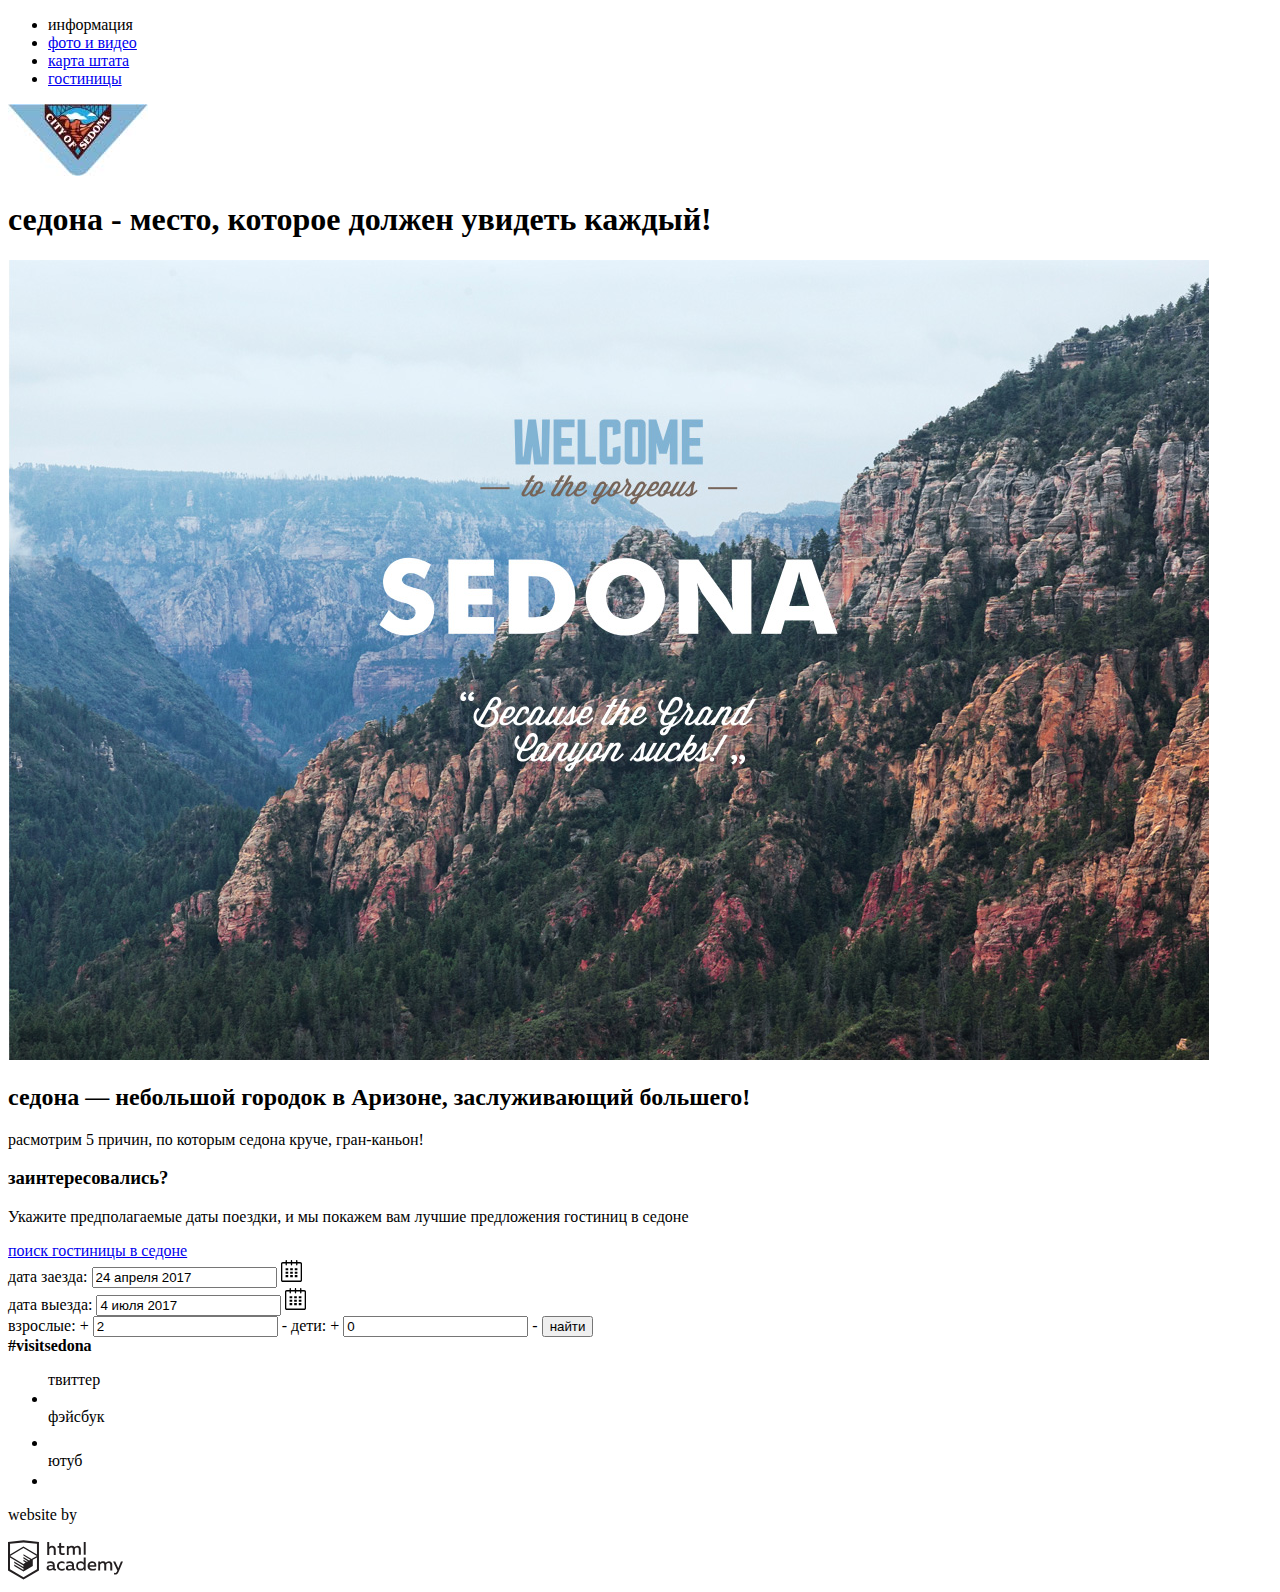
==== index.html @ c11db46c "full main" ====
<!DOCTYPE html>
<html lang="ru" dir="ltr">
  <head>
    <meta charset="utf-8">
    <title>HTML Academy: Седона</title>
  </head>
  <body>
<header class="main-header">
  <nav class="main-navigation">
    <ul class="site-navigation">
      <li class="site-navigation-item"><a>информация</a></li>
      <li><a class="site-navigation-item" href="#">фото и видео</a></li>
      <li><a class="site-navigation-item" href="#">карта штата</a></li>
      <li><a class="site-navigation-item" href="sedona-hotel.html">гостиницы</a></li>
    </ul>
  </nav>
  <a class="main-logo" href="sedona-index.html">
    <img src="img/logo1.jpg" alt="Главное лого">
  </a>
</header>
<main class="container-main">
  <section class="picture">
    <h1 class="visually-hidden">седона - место, которое должен увидеть каждый!</h1>
      <img class="picture-image" src="img/full-main-logo.jpg" alt="главное фоновое лого">
  </section>
  <section class="section-description">
  <h2 class="section-description-slogan">седона — небольшой городок в Аризоне,
  заслуживающий большего!</h2>
  <p class="section-description-text">расмотрим 5 причин, по которым седона круче, гран-каньон!</p>
 </section>
  <section class="section-search">
    <h3 class="section-search-title">заинтересовались?</h3>
    <p class="section-search-info">Укажите предполагаемые даты поездки,
     и мы покажем вам лучшие предложения гостиниц в седоне</p>
     <a class="items" href="#">поиск гостиницы в седоне</a>
     <form class="items-search" action="https://echo.htmlacademy.ru" method="post">
      <label>
        дата заезда:
       <input class="items-search-date" type="text" name="date" value="24 апреля 2017">
      <label>
        <svg class="items-search-calendar" xmlns="http://www.w3.org/2000/svg" width="21" height="22" viewBox="0 0 21 22"><path d="M19.251 2.025h-2.845V.648c0-.381-.294-.689-.656-.689-.363 0-.656.308-.656.689v1.377h-3.938V.648c0-.381-.294-.689-.655-.689-.363 0-.657.308-.657.689v1.377H5.906V.648c0-.381-.294-.689-.656-.689-.363 0-.657.308-.657.689v1.377H1.75C.784 2.025 0 2.847 0 3.862v16.302C0 21.179.784 22 1.75 22h17.501c.966 0 1.749-.821 1.749-1.836V3.862c0-1.015-.783-1.837-1.749-1.837zm.437 18.139a.448.448 0 0 1-.437.459H1.75a.45.45 0 0 1-.438-.459V3.862a.45.45 0 0 1 .438-.459h2.844v1.378c0 .381.294.689.657.689.362 0 .656-.308.656-.689V3.403h3.938v1.378c0 .381.294.689.657.689.361 0 .655-.308.655-.689V3.403h3.938v1.378c0 .381.293.689.656.689.362 0 .656-.308.656-.689V3.403h2.845c.241 0 .437.206.437.459v16.302z"/><path d="M4.594 8.225h2.625v2.066H4.594zM4.594 11.668h2.625v2.067H4.594zM4.594 15.112h2.625v2.066H4.594zM9.188 15.112h2.625v2.066H9.188zM9.188 11.668h2.625v2.067H9.188zM9.188 8.225h2.625v2.066H9.188zM13.781 15.112h2.625v2.066h-2.625zM13.781 11.668h2.625v2.067h-2.625zM13.781 8.225h2.625v2.066h-2.625z"/></svg><br>
      <label>
        дата выезда:
       <input class="items-search-date" type="text" name="date" value="4 июля 2017">
      </label>
        <svg class="items-search-calendar" xmlns="http://www.w3.org/2000/svg" width="21" height="22" viewBox="0 0 21 22"><path d="M19.251 2.025h-2.845V.648c0-.381-.294-.689-.656-.689-.363 0-.656.308-.656.689v1.377h-3.938V.648c0-.381-.294-.689-.655-.689-.363 0-.657.308-.657.689v1.377H5.906V.648c0-.381-.294-.689-.656-.689-.363 0-.657.308-.657.689v1.377H1.75C.784 2.025 0 2.847 0 3.862v16.302C0 21.179.784 22 1.75 22h17.501c.966 0 1.749-.821 1.749-1.836V3.862c0-1.015-.783-1.837-1.749-1.837zm.437 18.139a.448.448 0 0 1-.437.459H1.75a.45.45 0 0 1-.438-.459V3.862a.45.45 0 0 1 .438-.459h2.844v1.378c0 .381.294.689.657.689.362 0 .656-.308.656-.689V3.403h3.938v1.378c0 .381.294.689.657.689.361 0 .655-.308.655-.689V3.403h3.938v1.378c0 .381.293.689.656.689.362 0 .656-.308.656-.689V3.403h2.845c.241 0 .437.206.437.459v16.302z"/><path d="M4.594 8.225h2.625v2.066H4.594zM4.594 11.668h2.625v2.067H4.594zM4.594 15.112h2.625v2.066H4.594zM9.188 15.112h2.625v2.066H9.188zM9.188 11.668h2.625v2.067H9.188zM9.188 8.225h2.625v2.066H9.188zM13.781 15.112h2.625v2.066h-2.625zM13.781 11.668h2.625v2.067h-2.625zM13.781 8.225h2.625v2.066h-2.625z"/></svg><br>
       <label for="man">взрослые:</label>
        <span class="items-search-sign">+</span>
       <input class="items-search-people" type="text" name="big" value="2" id="man">
        <span class="items-search-sign">-</span>
         <label for="child">дети:</label>
        <span class="items-search-sign">+</span>
       <input class="items-search-people" type="text" name="big" value="0" id="child">
        <span class="items-search-sign">-</span>
      <input class="items-search-button" type="submit" value="найти">
     </form>
  </section>
</main>
  <footer class="main-footer">
<b class="main-footer-hashtag">#visitsedona</b>
<ul class="main-footer-social">
   <span class="visually-hidden">твиттер</span>
  <li class="main-footer-social-button"><a href="#">
    <svg xmlns="http://www.w3.org/2000/svg" xmlns:xlink="http://www.w3.org/1999/xlink" width="17" height="15" viewBox="0 0 17 15"><path fill="#FFF" d="M10.95.144c1.685-.496 2.984.27 3.577 1.179.673-.231 1.331-.481 2.011-.708a2.345 2.345 0 0 1-.857 1.768c.685.17 1.304-.491 1.304-.491-.169 1-1.006 1.788-1.563 2.024-.231 6.75-3.175 11.217-10.077 11.082h-.446c-.41 0-4.164-.46-4.898-1.887 2.271.196 3.893-.422 4.693-1.177-.96-.3-2.679-.477-2.979-2.95.349.106.564.228 1.19.119C1.705 8.247.374 7.53.448 5.33c.285.328 1.067.536 1.34.472C1.085 5.561-.182 2.442.894.85c1.818 1.854 3.735 3.606 7.152 3.773C8.254 2.33 9.183.793 10.95.144z"/></svg>
  </a></li>
  <span class="visually-hidden">фэйсбук</span>
  <li class="main-footer-social-button"><a href="#">
    <svg xmlns="http://www.w3.org/2000/svg" width="12" height="22" viewBox="0 0 12 22"><path fill="#FFF" d="M12 4V0H8a4 4 0 0 0-4 4v4H0v4h4v10h4V12h4V8H8V4h4z"/></svg>
  </a></li>
   <span class="visually-hidden">ютуб</span>
  <li class="main-footer-social-button"><a href="#">
    <svg xmlns="http://www.w3.org/2000/svg" xmlns:xlink="http://www.w3.org/1999/xlink" width="20" height="16" viewBox="0 0 20 16"><path fill="#FFF" d="M17 0H3C1.35 0 0 1.35 0 3v10c0 1.65 1.35 3 3 3h14c1.65 0 3-1.35 3-3V3c0-1.65-1.35-3-3-3zM6.027 11.998V4.002L15.014 8l-8.987 3.998z"/></svg>
  </a></li>
</ul>
<div class="main-foote-logo">
  <p class="main-footer-sait">website by</p>
  <a class="main-foote-logo-html" href="https://htmlacademy.ru/intensive/htmlcss">
    <img src="img/svg-sedona/logo-htmlacademy.svg" width="115" height="40" alt="лого академии">
  </a>
</div>
  </footer>
  </body>
</html>
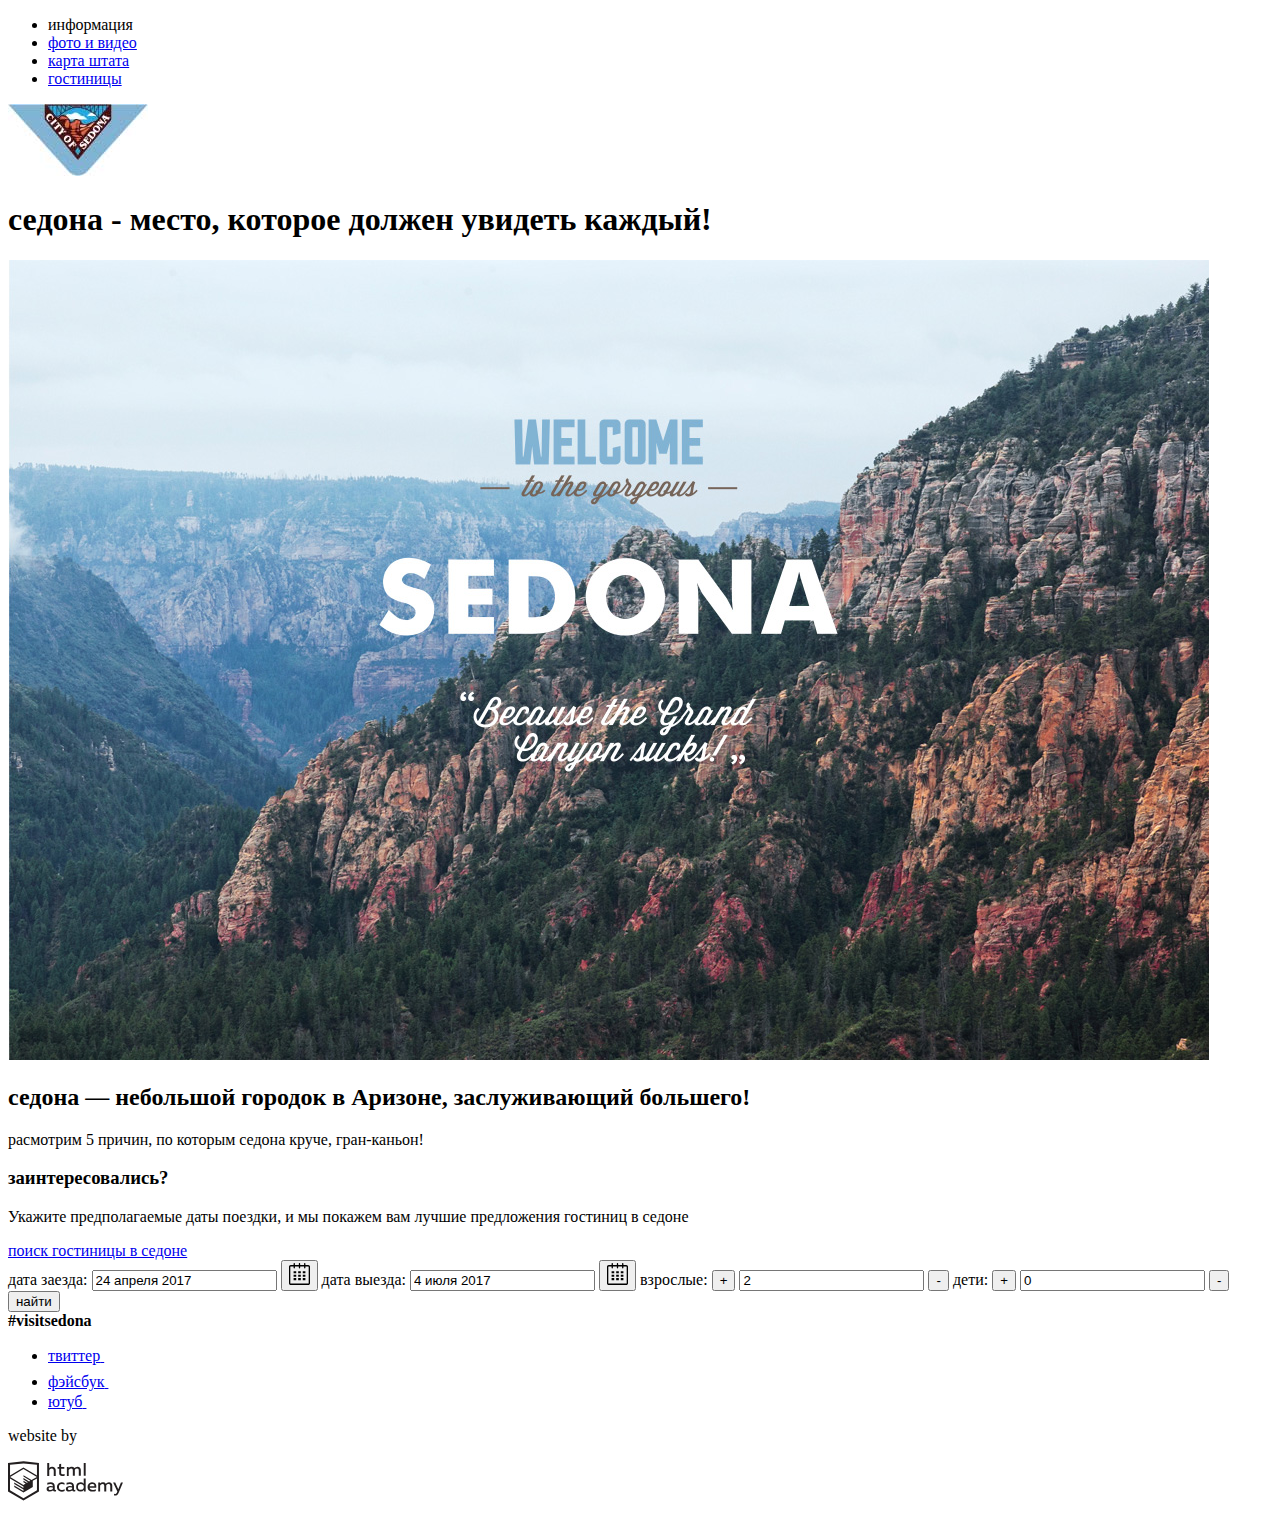
==== commit cd9ae4fd: "доступность и формы финальная версия с фиксом косяков" ====
--- a/index.html
+++ b/index.html
@@ -37,38 +37,43 @@
       <label>
         дата заезда:
        <input class="items-search-date" type="text" name="date" value="24 апреля 2017">
-      <label>
-        <svg class="items-search-calendar" xmlns="http://www.w3.org/2000/svg" width="21" height="22" viewBox="0 0 21 22"><path d="M19.251 2.025h-2.845V.648c0-.381-.294-.689-.656-.689-.363 0-.656.308-.656.689v1.377h-3.938V.648c0-.381-.294-.689-.655-.689-.363 0-.657.308-.657.689v1.377H5.906V.648c0-.381-.294-.689-.656-.689-.363 0-.657.308-.657.689v1.377H1.75C.784 2.025 0 2.847 0 3.862v16.302C0 21.179.784 22 1.75 22h17.501c.966 0 1.749-.821 1.749-1.836V3.862c0-1.015-.783-1.837-1.749-1.837zm.437 18.139a.448.448 0 0 1-.437.459H1.75a.45.45 0 0 1-.438-.459V3.862a.45.45 0 0 1 .438-.459h2.844v1.378c0 .381.294.689.657.689.362 0 .656-.308.656-.689V3.403h3.938v1.378c0 .381.294.689.657.689.361 0 .655-.308.655-.689V3.403h3.938v1.378c0 .381.293.689.656.689.362 0 .656-.308.656-.689V3.403h2.845c.241 0 .437.206.437.459v16.302z"/><path d="M4.594 8.225h2.625v2.066H4.594zM4.594 11.668h2.625v2.067H4.594zM4.594 15.112h2.625v2.066H4.594zM9.188 15.112h2.625v2.066H9.188zM9.188 11.668h2.625v2.067H9.188zM9.188 8.225h2.625v2.066H9.188zM13.781 15.112h2.625v2.066h-2.625zM13.781 11.668h2.625v2.067h-2.625zM13.781 8.225h2.625v2.066h-2.625z"/></svg><br>
+     </label>
+     <button class="section-search-calendar" type="button">
+        <svg class="items-search-calendar" xmlns="http://www.w3.org/2000/svg" width="21" height="22" viewBox="0 0 21 22"><path d="M19.251 2.025h-2.845V.648c0-.381-.294-.689-.656-.689-.363 0-.656.308-.656.689v1.377h-3.938V.648c0-.381-.294-.689-.655-.689-.363 0-.657.308-.657.689v1.377H5.906V.648c0-.381-.294-.689-.656-.689-.363 0-.657.308-.657.689v1.377H1.75C.784 2.025 0 2.847 0 3.862v16.302C0 21.179.784 22 1.75 22h17.501c.966 0 1.749-.821 1.749-1.836V3.862c0-1.015-.783-1.837-1.749-1.837zm.437 18.139a.448.448 0 0 1-.437.459H1.75a.45.45 0 0 1-.438-.459V3.862a.45.45 0 0 1 .438-.459h2.844v1.378c0 .381.294.689.657.689.362 0 .656-.308.656-.689V3.403h3.938v1.378c0 .381.294.689.657.689.361 0 .655-.308.655-.689V3.403h3.938v1.378c0 .381.293.689.656.689.362 0 .656-.308.656-.689V3.403h2.845c.241 0 .437.206.437.459v16.302z"/><path d="M4.594 8.225h2.625v2.066H4.594zM4.594 11.668h2.625v2.067H4.594zM4.594 15.112h2.625v2.066H4.594zM9.188 15.112h2.625v2.066H9.188zM9.188
+        11.668h2.625v2.067H9.188zM9.188 8.225h2.625v2.066H9.188zM13.781 15.112h2.625v2.066h-2.625zM13.781 11.668h2.625v2.067h-2.625zM13.781 8.225h2.625v2.066h-2.625z"/></svg>
+     </button>
       <label>
         дата выезда:
        <input class="items-search-date" type="text" name="date" value="4 июля 2017">
       </label>
-        <svg class="items-search-calendar" xmlns="http://www.w3.org/2000/svg" width="21" height="22" viewBox="0 0 21 22"><path d="M19.251 2.025h-2.845V.648c0-.381-.294-.689-.656-.689-.363 0-.656.308-.656.689v1.377h-3.938V.648c0-.381-.294-.689-.655-.689-.363 0-.657.308-.657.689v1.377H5.906V.648c0-.381-.294-.689-.656-.689-.363 0-.657.308-.657.689v1.377H1.75C.784 2.025 0 2.847 0 3.862v16.302C0 21.179.784 22 1.75 22h17.501c.966 0 1.749-.821 1.749-1.836V3.862c0-1.015-.783-1.837-1.749-1.837zm.437 18.139a.448.448 0 0 1-.437.459H1.75a.45.45 0 0 1-.438-.459V3.862a.45.45 0 0 1 .438-.459h2.844v1.378c0 .381.294.689.657.689.362 0 .656-.308.656-.689V3.403h3.938v1.378c0 .381.294.689.657.689.361 0 .655-.308.655-.689V3.403h3.938v1.378c0 .381.293.689.656.689.362 0 .656-.308.656-.689V3.403h2.845c.241 0 .437.206.437.459v16.302z"/><path d="M4.594 8.225h2.625v2.066H4.594zM4.594 11.668h2.625v2.067H4.594zM4.594 15.112h2.625v2.066H4.594zM9.188 15.112h2.625v2.066H9.188zM9.188 11.668h2.625v2.067H9.188zM9.188 8.225h2.625v2.066H9.188zM13.781 15.112h2.625v2.066h-2.625zM13.781 11.668h2.625v2.067h-2.625zM13.781 8.225h2.625v2.066h-2.625z"/></svg><br>
+      <button class="section-search-calendar" type="button">
+        <svg class="items-search-calendar" xmlns="http://www.w3.org/2000/svg" width="21" height="22" viewBox="0 0 21 22"><path d="M19.251 2.025h-2.845V.648c0-.381-.294-.689-.656-.689-.363 0-.656.308-.656.689v1.377h-3.938V.648c0-.381-.294-.689-.655-.689-.363 0-.657.308-.657.689v1.377H5.906V.648c0-.381-.294-.689-.656-.689-.363 0-.657.308-.657.689v1.377H1.75C.784 2.025 0 2.847 0 3.862v16.302C0 21.179.784 22 1.75 22h17.501c.966 0 1.749-.821 1.749-1.836V3.862c0-1.015-.783-1.837-1.749-1.837zm.437 18.139a.448.448 0 0 1-.437.459H1.75a.45.45 0 0 1-.438-.459V3.862a.45.45 0 0 1 .438-.459h2.844v1.378c0 .381.294.689.657.689.362 0 .656-.308.656-.689V3.403h3.938v1.378c0 .381.294.689.657.689.361 0 .655-.308.655-.689V3.403h3.938v1.378c0 .381.293.689.656.689.362 0 .656-.308.656-.689V3.403h2.845c.241 0 .437.206.437.459v16.302z"/><path d="M4.594 8.225h2.625v2.066H4.594zM4.594 11.668h2.625v2.067H4.594zM4.594 15.112h2.625v2.066H4.594zM9.188 15.112h2.625v2.066H9.188zM9.188 11.668h2.625v2.067H9.188zM9.188 8.225h2.625v2.066H9.188zM13.781 15.112h2.625v2.066h-2.625zM13.781 11.668h2.625v2.067h-2.625zM13.781 8.225h2.625v2.066h-2.625z"/></svg>
+      </button>
        <label for="man">взрослые:</label>
-        <span class="items-search-sign">+</span>
+        <button class="items-search-sign" type="button">+</button>
        <input class="items-search-people" type="text" name="big" value="2" id="man">
-        <span class="items-search-sign">-</span>
+        <button class="items-search-sign" type="button">-</button>
          <label for="child">дети:</label>
-        <span class="items-search-sign">+</span>
+        <button class="items-search-sign" type="button">+</button>
        <input class="items-search-people" type="text" name="big" value="0" id="child">
-        <span class="items-search-sign">-</span>
-      <input class="items-search-button" type="submit" value="найти">
+        <button class="items-search-sign" type="button">-</button>
+      <button class="items-search-button" type="submit">найти</button>
      </form>
   </section>
 </main>
   <footer class="main-footer">
 <b class="main-footer-hashtag">#visitsedona</b>
 <ul class="main-footer-social">
-   <span class="visually-hidden">твиттер</span>
   <li class="main-footer-social-button"><a href="#">
-    <svg xmlns="http://www.w3.org/2000/svg" xmlns:xlink="http://www.w3.org/1999/xlink" width="17" height="15" viewBox="0 0 17 15"><path fill="#FFF" d="M10.95.144c1.685-.496 2.984.27 3.577 1.179.673-.231 1.331-.481 2.011-.708a2.345 2.345 0 0 1-.857 1.768c.685.17 1.304-.491 1.304-.491-.169 1-1.006 1.788-1.563 2.024-.231 6.75-3.175 11.217-10.077 11.082h-.446c-.41 0-4.164-.46-4.898-1.887 2.271.196 3.893-.422 4.693-1.177-.96-.3-2.679-.477-2.979-2.95.349.106.564.228 1.19.119C1.705 8.247.374 7.53.448 5.33c.285.328 1.067.536 1.34.472C1.085 5.561-.182 2.442.894.85c1.818 1.854 3.735 3.606 7.152 3.773C8.254 2.33 9.183.793 10.95.144z"/></svg>
+      <span class="visually-hidden">твиттер</span>
+      <svg xmlns="http://www.w3.org/2000/svg" xmlns:xlink="http://www.w3.org/1999/xlink" width="17" height="15" viewBox="0 0 17 15"><path fill="#FFF" d="M10.95.144c1.685-.496 2.984.27 3.577 1.179.673-.231 1.331-.481 2.011-.708a2.345 2.345 0 0 1-.857 1.768c.685.17 1.304-.491 1.304-.491-.169 1-1.006 1.788-1.563 2.024-.231 6.75-3.175 11.217-10.077 11.082h-.446c-.41 0-4.164-.46-4.898-1.887 2.271.196 3.893-.422 4.693-1.177-.96-.3-2.679-.477-2.979-2.95.349.106.564.228 1.19.119C1.705 8.247.374 7.53.448 5.33c.285.328 1.067.536 1.34.472C1.085 5.561-.182 2.442.894.85c1.818 1.854 3.735 3.606 7.152 3.773C8.254 2.33 9.183.793 10.95.144z"/></svg>
   </a></li>
-  <span class="visually-hidden">фэйсбук</span>
   <li class="main-footer-social-button"><a href="#">
-    <svg xmlns="http://www.w3.org/2000/svg" width="12" height="22" viewBox="0 0 12 22"><path fill="#FFF" d="M12 4V0H8a4 4 0 0 0-4 4v4H0v4h4v10h4V12h4V8H8V4h4z"/></svg>
+     <span class="visually-hidden">фэйсбук</span>
+     <svg xmlns="http://www.w3.org/2000/svg" width="12" height="22" viewBox="0 0 12 22"><path fill="#FFF" d="M12 4V0H8a4 4 0 0 0-4 4v4H0v4h4v10h4V12h4V8H8V4h4z"/></svg>
   </a></li>
-   <span class="visually-hidden">ютуб</span>
   <li class="main-footer-social-button"><a href="#">
+    <span class="visually-hidden">ютуб</span>
     <svg xmlns="http://www.w3.org/2000/svg" xmlns:xlink="http://www.w3.org/1999/xlink" width="20" height="16" viewBox="0 0 20 16"><path fill="#FFF" d="M17 0H3C1.35 0 0 1.35 0 3v10c0 1.65 1.35 3 3 3h14c1.65 0 3-1.35 3-3V3c0-1.65-1.35-3-3-3zM6.027 11.998V4.002L15.014 8l-8.987 3.998z"/></svg>
   </a></li>
 </ul>
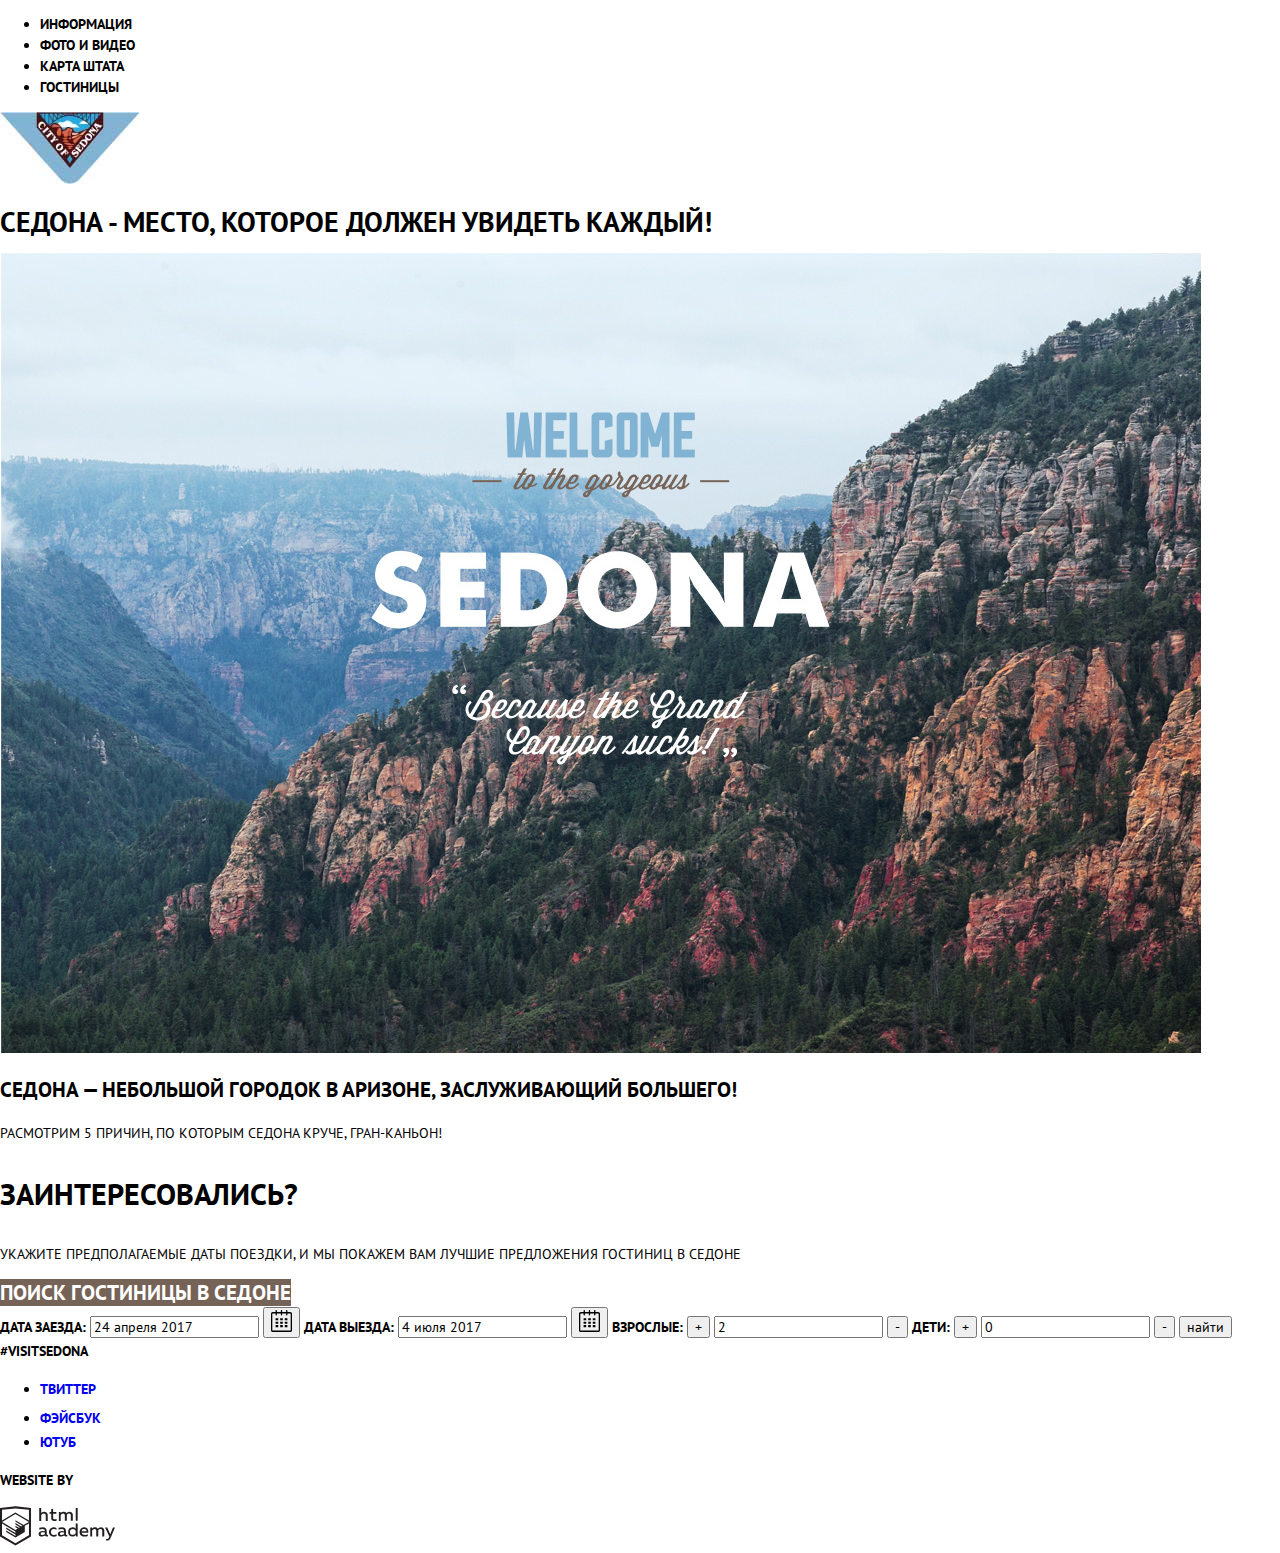
==== commit a359cbd3: "Стилизация" ====
--- a/index.html
+++ b/index.html
@@ -3,6 +3,9 @@
   <head>
     <meta charset="utf-8">
     <title>HTML Academy: Седона</title>
+ <link href="https://fonts.googleapis.com/css?family=PT+Sans:400,700&display=swap&subset=cyrillic" rel="stylesheet">
+ <link href="css/normalize.css" rel="stylesheet">
+ <link href="css/style.css" rel="stylesheet">
   </head>
   <body>
 <header class="main-header">
--- a/css/style.css
+++ b/css/style.css
@@ -0,0 +1,60 @@
+body {
+  margin: 0;
+  padding: 0;
+
+   font-family: "PT Sans", Arial, sans-serif;
+   font-size: 14px;
+   line-height: 24px;
+   color: #000000;
+   text-transform: uppercase;
+   font-weight: bold;
+
+   background-color: #ffffff;
+   background-repeat: no-repeat;
+}
+
+a {
+  text-decoration: none;
+}
+
+.site-navigation {
+  font-size: 14px;
+  line-height: 21px;
+
+  background-color: #ffffff;
+}
+
+.site-navigation .site-navigation-item {
+  color: #000000;
+}
+
+
+.section-description-slogan {
+  font-size: 21px;
+  line-height: 26px;
+}
+
+.section-description-text {
+  font-size: 14px;
+  line-height: 26px;
+  font-weight: 400;
+}
+
+.section-search-title {
+  font-size: 30px;
+  line-height: 36px;
+}
+
+.section-search-info {
+  font-size: 14px;
+  line-height: 24px;
+  font-weight: 400;
+}
+
+.items {
+  font-size: 21px;
+  line-height: 26px;
+  color: #ffffff;
+
+  background-color: #766357;
+}
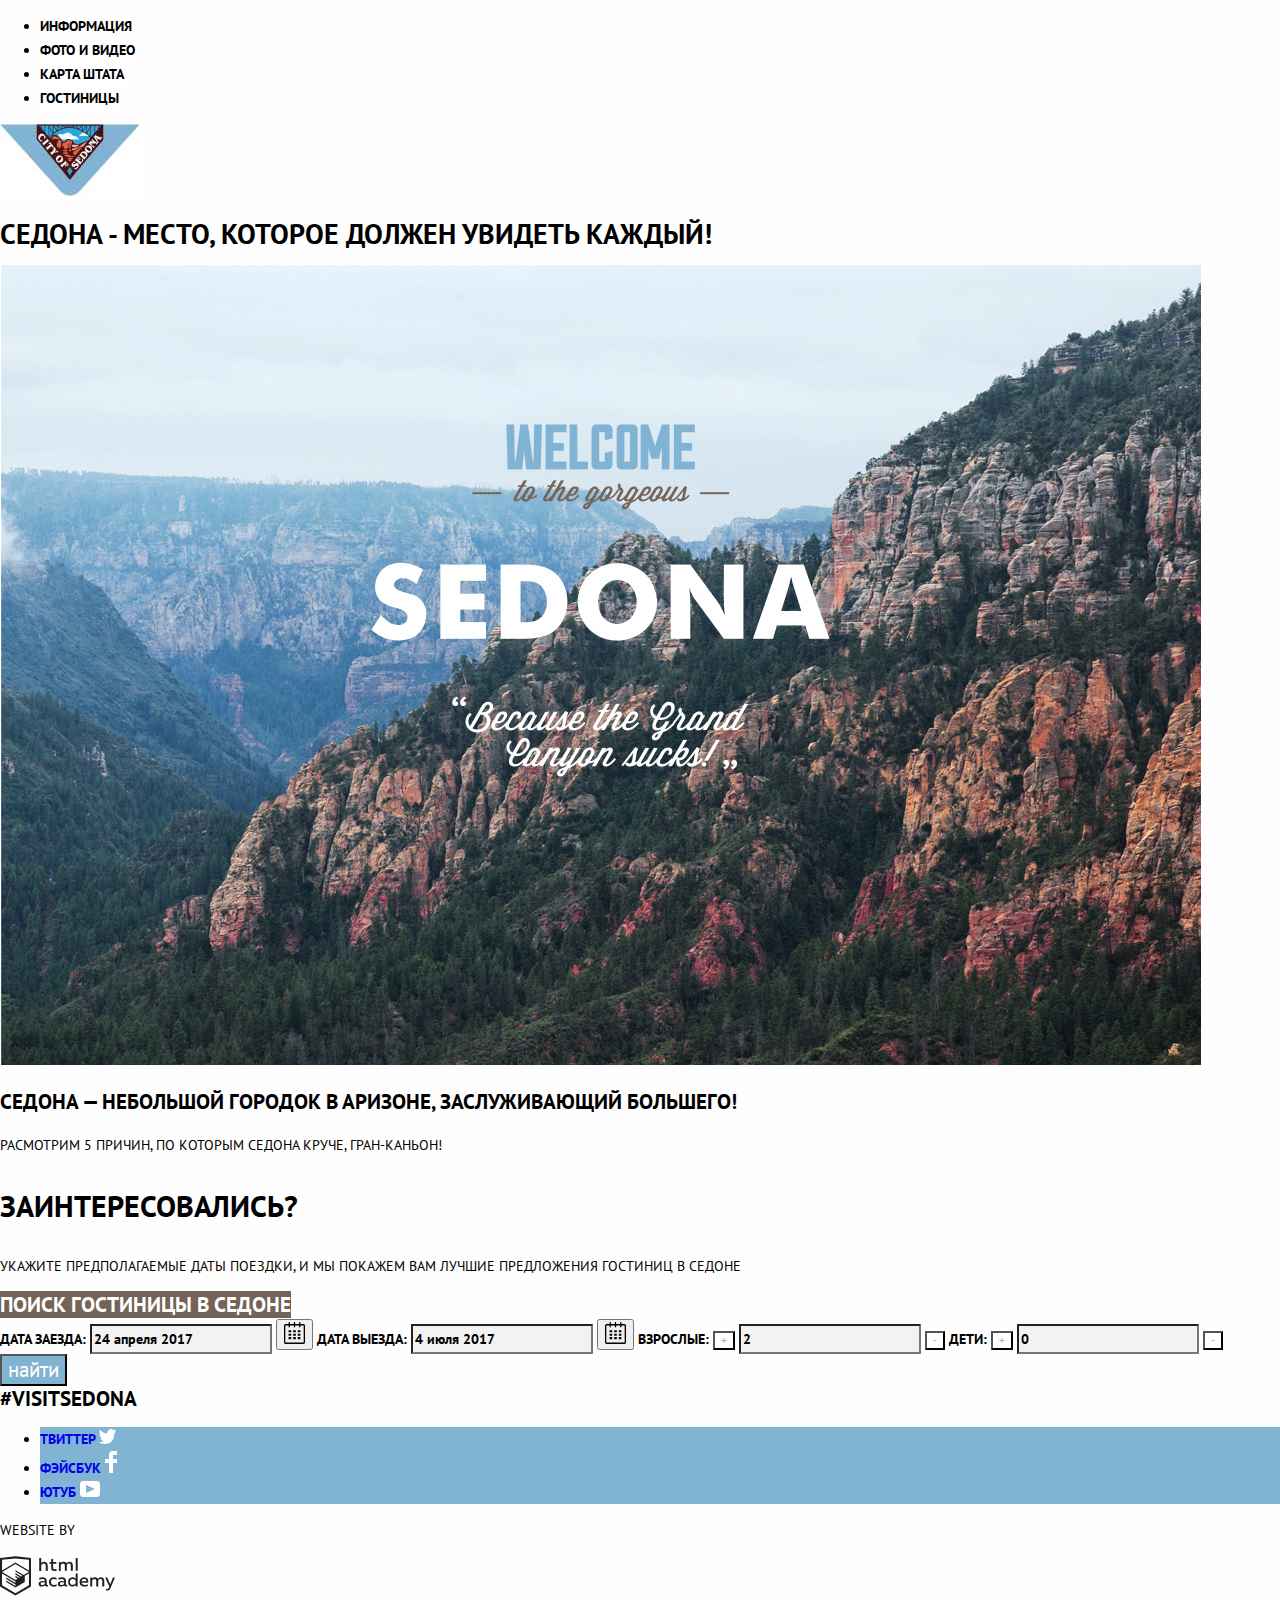
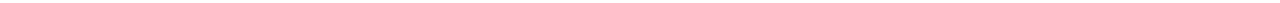
==== commit 6161f370: "базовая рахметка" ====
--- a/index.html
+++ b/index.html
@@ -11,7 +11,7 @@
 <header class="main-header">
   <nav class="main-navigation">
     <ul class="site-navigation">
-      <li class="site-navigation-item"><a>информация</a></li>
+      <li class="site-navigation-info"><a>информация</a></li>
       <li><a class="site-navigation-item" href="#">фото и видео</a></li>
       <li><a class="site-navigation-item" href="#">карта штата</a></li>
       <li><a class="site-navigation-item" href="sedona-hotel.html">гостиницы</a></li>
@@ -35,7 +35,7 @@
     <h3 class="section-search-title">заинтересовались?</h3>
     <p class="section-search-info">Укажите предполагаемые даты поездки,
      и мы покажем вам лучшие предложения гостиниц в седоне</p>
-     <a class="items" href="#">поиск гостиницы в седоне</a>
+     <a class="items btn-rent" href="#">поиск гостиницы в седоне</a>
      <form class="items-search" action="https://echo.htmlacademy.ru" method="post">
       <label>
         дата заезда:
@@ -60,7 +60,7 @@
         <button class="items-search-sign" type="button">+</button>
        <input class="items-search-people" type="text" name="big" value="0" id="child">
         <button class="items-search-sign" type="button">-</button>
-      <button class="items-search-button" type="submit">найти</button>
+      <button class="items-search-button btn-search" type="submit">найти</button>
      </form>
   </section>
 </main>
--- a/css/style.css
+++ b/css/style.css
@@ -1,3 +1,4 @@
+/*стили общие*/
 body {
   margin: 0;
   padding: 0;
@@ -9,24 +10,36 @@
    text-transform: uppercase;
    font-weight: bold;
 
-   background-color: #ffffff;
+   background-color: #FEFEFE;
    background-repeat: no-repeat;
 }
-
 a {
   text-decoration: none;
 }
 
-.site-navigation {
+.site-navigation-item {
   font-size: 14px;
   line-height: 21px;
-
+  color: #000000;
   background-color: #ffffff;
 }
-
-.site-navigation .site-navigation-item {
+.site-navigation-info {
   color: #000000;
 }
+
+.site-navigation-info:visited {
+  color: #766357;
+}
+
+.site-navigation-info:hover {
+  color:rgba(153, 204, 204, 0.5);
+}
+
+.site-navigation-info:active {
+  color: rgba(0, 0, 0, 0.2);
+}
+
+/*стили для главной*/
 
 
 .section-description-slogan {
@@ -51,10 +64,132 @@
   font-weight: 400;
 }
 
-.items {
+.items-search   {
+  font-size: 14px;
+  line-height: 24px;
+}
+
+
+.items-search-people {
+  font-size: 14px;
+  line-height: 24px;
+  font-weight: bold;
+  background-color: #F2F2F2;
+}
+
+.items-search-date {
+  font-size: 14px;
+  line-height: 24px;
+  font-weight: bold;
+  background-color: #F2F2F2;
+}
+
+.items-search-date:hover {
+  background-color: #EBEBEB;
+}
+
+.items-search-date:active {
+  background-color: #FFFFFF;
+}
+
+.items-search-sign {
+  color: #A9A9A9;
+  background-color: white;
+  font-size: 11px;
+}
+
+.items-search-sign:hover {
+ color: #000000;
+}
+
+.items-search-sign:active {
+  color: #81B3D2;
+}
+
+.items,
+.items-search-button {
   font-size: 21px;
   line-height: 26px;
+}
+
+/*стили общие*/
+
+.main-footer-hashtag {
+  font-size: 21px;
+  line-height: 26px;
+}
+
+.main-footer-sait {
+  font-size: 14px;
+  line-height: 24px;
+  font-weight: 400;
+}
+
+
+.btn-rent {
   color: #ffffff;
-
   background-color: #766357;
 }
+
+.btn-rent:hover {
+  background-color: #604e43;
+}
+
+.btn-rent:active {
+  background-color: #503e33;
+  color: #857871;
+}
+
+.btn-search {
+  color: #ffffff;
+  background-color: #81b3d2;
+}
+
+.btn-search:hover {
+  background-color: #669EC0;
+}
+.btn-search:active {
+  background-color: #669EC0;
+  color: rgba(136, 182, 209, 0.3);
+}
+
+.main-footer-social-button {
+  background-color: #81b3d2;
+}
+
+/*стили для страницы побора отелей*/
+
+.item-for-hotel {
+  color: rgba(119, 100, 88, 0.8);
+}
+
+.features-name-hotel {
+  font-size: 21px;
+  line-height: 26px;
+}
+
+.features-hotel-item-price {
+  font-size: 14px;
+  line-height: 21px;
+  font-weight: 400;
+}
+
+.features-hotel-item-link {
+  font-size: 14px;
+  line-height: 21px;
+}
+
+.features-name-hotel:hover {
+  color: #81b3d2;
+}
+
+.features-name-hotel:active {
+  color: rgba(0, 0, 0, 0.2);
+}
+
+.features-hotel-item-rating {
+  font-size: 14px;
+  line-height: 21px;
+  border-color: #F2F2F2;
+  color: #666666;
+}
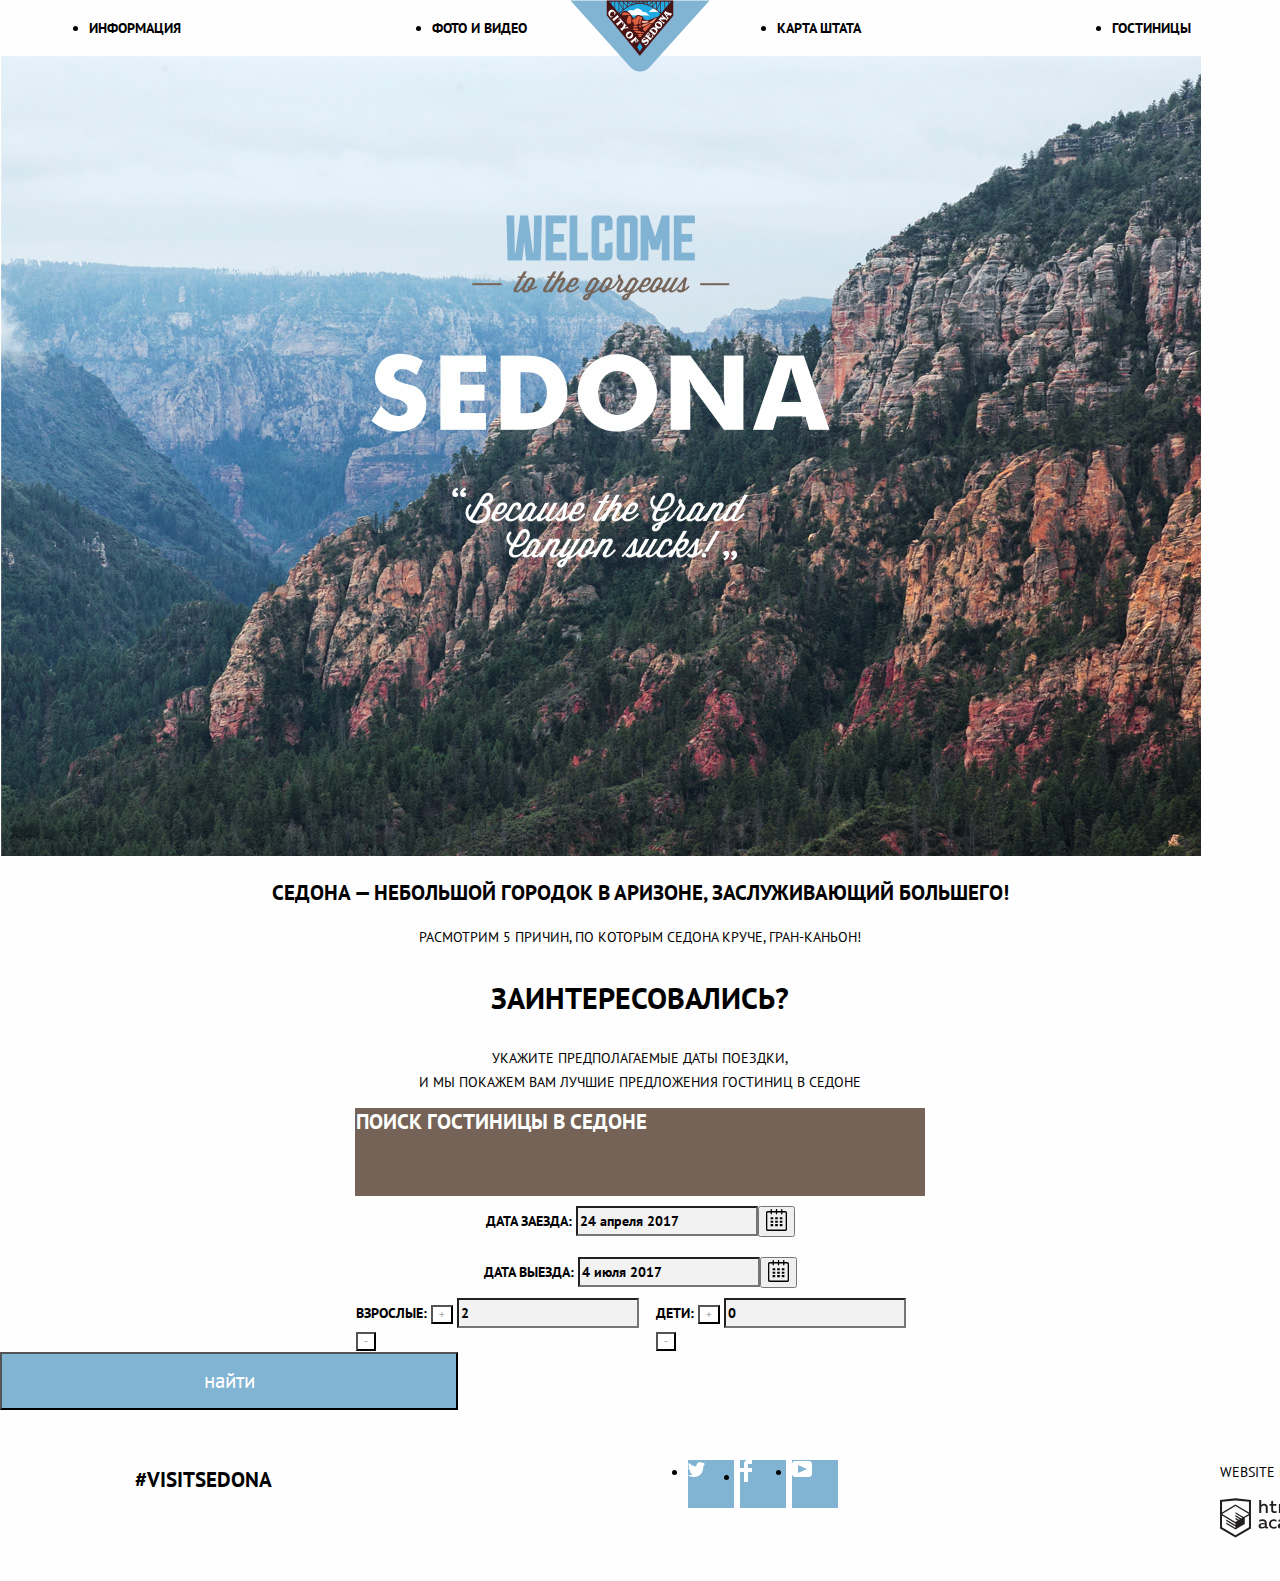
==== commit da183ebf: "сеткаличного проекта на флексах." ====
--- a/index.html
+++ b/index.html
@@ -14,12 +14,14 @@
       <li class="site-navigation-info"><a>информация</a></li>
       <li><a class="site-navigation-item" href="#">фото и видео</a></li>
       <li><a class="site-navigation-item" href="#">карта штата</a></li>
-      <li><a class="site-navigation-item" href="sedona-hotel.html">гостиницы</a></li>
+      <li><a class="site-navigation-item" href="sedona-hotels.html">гостиницы</a></li>
     </ul>
   </nav>
+   <div class="container-logo">
   <a class="main-logo" href="sedona-index.html">
-    <img src="img/logo1.jpg" alt="Главное лого">
+    <img src="img/Newlogo.png" alt="Главное лого">
   </a>
+  </div>
 </header>
 <main class="container-main">
   <section class="picture">
@@ -33,59 +35,73 @@
  </section>
   <section class="section-search">
     <h3 class="section-search-title">заинтересовались?</h3>
-    <p class="section-search-info">Укажите предполагаемые даты поездки,
+    <p class="section-search-info">Укажите предполагаемые даты поездки,<br>
      и мы покажем вам лучшие предложения гостиниц в седоне</p>
      <a class="items btn-rent" href="#">поиск гостиницы в седоне</a>
      <form class="items-search" action="https://echo.htmlacademy.ru" method="post">
+       <div class="list-search">
       <label>
         дата заезда:
-       <input class="items-search-date" type="text" name="date" value="24 апреля 2017">
+       <input class="items-search-desc" type="text" name="date" value="24 апреля 2017">
      </label>
      <button class="section-search-calendar" type="button">
         <svg class="items-search-calendar" xmlns="http://www.w3.org/2000/svg" width="21" height="22" viewBox="0 0 21 22"><path d="M19.251 2.025h-2.845V.648c0-.381-.294-.689-.656-.689-.363 0-.656.308-.656.689v1.377h-3.938V.648c0-.381-.294-.689-.655-.689-.363 0-.657.308-.657.689v1.377H5.906V.648c0-.381-.294-.689-.656-.689-.363 0-.657.308-.657.689v1.377H1.75C.784 2.025 0 2.847 0 3.862v16.302C0 21.179.784 22 1.75 22h17.501c.966 0 1.749-.821 1.749-1.836V3.862c0-1.015-.783-1.837-1.749-1.837zm.437 18.139a.448.448 0 0 1-.437.459H1.75a.45.45 0 0 1-.438-.459V3.862a.45.45 0 0 1 .438-.459h2.844v1.378c0 .381.294.689.657.689.362 0 .656-.308.656-.689V3.403h3.938v1.378c0 .381.294.689.657.689.361 0 .655-.308.655-.689V3.403h3.938v1.378c0 .381.293.689.656.689.362 0 .656-.308.656-.689V3.403h2.845c.241 0 .437.206.437.459v16.302z"/><path d="M4.594 8.225h2.625v2.066H4.594zM4.594 11.668h2.625v2.067H4.594zM4.594 15.112h2.625v2.066H4.594zM9.188 15.112h2.625v2.066H9.188zM9.188
         11.668h2.625v2.067H9.188zM9.188 8.225h2.625v2.066H9.188zM13.781 15.112h2.625v2.066h-2.625zM13.781 11.668h2.625v2.067h-2.625zM13.781 8.225h2.625v2.066h-2.625z"/></svg>
      </button>
+       </div>
+      <div class="list-search">
       <label>
         дата выезда:
-       <input class="items-search-date" type="text" name="date" value="4 июля 2017">
+       <input class="items-search-desc" type="text" name="date" value="4 июля 2017">
       </label>
       <button class="section-search-calendar" type="button">
         <svg class="items-search-calendar" xmlns="http://www.w3.org/2000/svg" width="21" height="22" viewBox="0 0 21 22"><path d="M19.251 2.025h-2.845V.648c0-.381-.294-.689-.656-.689-.363 0-.656.308-.656.689v1.377h-3.938V.648c0-.381-.294-.689-.655-.689-.363 0-.657.308-.657.689v1.377H5.906V.648c0-.381-.294-.689-.656-.689-.363 0-.657.308-.657.689v1.377H1.75C.784 2.025 0 2.847 0 3.862v16.302C0 21.179.784 22 1.75 22h17.501c.966 0 1.749-.821 1.749-1.836V3.862c0-1.015-.783-1.837-1.749-1.837zm.437 18.139a.448.448 0 0 1-.437.459H1.75a.45.45 0 0 1-.438-.459V3.862a.45.45 0 0 1 .438-.459h2.844v1.378c0 .381.294.689.657.689.362 0 .656-.308.656-.689V3.403h3.938v1.378c0 .381.294.689.657.689.361 0 .655-.308.655-.689V3.403h3.938v1.378c0 .381.293.689.656.689.362 0 .656-.308.656-.689V3.403h2.845c.241 0 .437.206.437.459v16.302z"/><path d="M4.594 8.225h2.625v2.066H4.594zM4.594 11.668h2.625v2.067H4.594zM4.594 15.112h2.625v2.066H4.594zM9.188 15.112h2.625v2.066H9.188zM9.188 11.668h2.625v2.067H9.188zM9.188 8.225h2.625v2.066H9.188zM13.781 15.112h2.625v2.066h-2.625zM13.781 11.668h2.625v2.067h-2.625zM13.781 8.225h2.625v2.066h-2.625z"/></svg>
       </button>
+        </div>
+       <div class="list">
+          <div class="list-sign-desc">
        <label for="man">взрослые:</label>
         <button class="items-search-sign" type="button">+</button>
-       <input class="items-search-people" type="text" name="big" value="2" id="man">
+       <input class="items-search-desc" type="text" name="big" value="2" id="man">
         <button class="items-search-sign" type="button">-</button>
+          </div>
+          <div class="list-sign-desc">
          <label for="child">дети:</label>
         <button class="items-search-sign" type="button">+</button>
-       <input class="items-search-people" type="text" name="big" value="0" id="child">
+       <input class="items-search-desc" type="text" name="big" value="0" id="child">
         <button class="items-search-sign" type="button">-</button>
+         </div>
+      </div>
       <button class="items-search-button btn-search" type="submit">найти</button>
      </form>
   </section>
 </main>
   <footer class="main-footer">
-<b class="main-footer-hashtag">#visitsedona</b>
-<ul class="main-footer-social">
-  <li class="main-footer-social-button"><a href="#">
-      <span class="visually-hidden">твиттер</span>
-      <svg xmlns="http://www.w3.org/2000/svg" xmlns:xlink="http://www.w3.org/1999/xlink" width="17" height="15" viewBox="0 0 17 15"><path fill="#FFF" d="M10.95.144c1.685-.496 2.984.27 3.577 1.179.673-.231 1.331-.481 2.011-.708a2.345 2.345 0 0 1-.857 1.768c.685.17 1.304-.491 1.304-.491-.169 1-1.006 1.788-1.563 2.024-.231 6.75-3.175 11.217-10.077 11.082h-.446c-.41 0-4.164-.46-4.898-1.887 2.271.196 3.893-.422 4.693-1.177-.96-.3-2.679-.477-2.979-2.95.349.106.564.228 1.19.119C1.705 8.247.374 7.53.448 5.33c.285.328 1.067.536 1.34.472C1.085 5.561-.182 2.442.894.85c1.818 1.854 3.735 3.606 7.152 3.773C8.254 2.33 9.183.793 10.95.144z"/></svg>
-  </a></li>
-  <li class="main-footer-social-button"><a href="#">
-     <span class="visually-hidden">фэйсбук</span>
-     <svg xmlns="http://www.w3.org/2000/svg" width="12" height="22" viewBox="0 0 12 22"><path fill="#FFF" d="M12 4V0H8a4 4 0 0 0-4 4v4H0v4h4v10h4V12h4V8H8V4h4z"/></svg>
-  </a></li>
-  <li class="main-footer-social-button"><a href="#">
-    <span class="visually-hidden">ютуб</span>
-    <svg xmlns="http://www.w3.org/2000/svg" xmlns:xlink="http://www.w3.org/1999/xlink" width="20" height="16" viewBox="0 0 20 16"><path fill="#FFF" d="M17 0H3C1.35 0 0 1.35 0 3v10c0 1.65 1.35 3 3 3h14c1.65 0 3-1.35 3-3V3c0-1.65-1.35-3-3-3zM6.027 11.998V4.002L15.014 8l-8.987 3.998z"/></svg>
-  </a></li>
-</ul>
-<div class="main-foote-logo">
-  <p class="main-footer-sait">website by</p>
-  <a class="main-foote-logo-html" href="https://htmlacademy.ru/intensive/htmlcss">
-    <img src="img/svg-sedona/logo-htmlacademy.svg" width="115" height="40" alt="лого академии">
-  </a>
-</div>
+  <div class="footer-wrapper">
+    <div class="main-footer-wrapper">
+   <p class="main-footer-hashtag">#visitsedona</p>
+     </div>
+   <ul class="main-footer-social">
+    <li class="main-footer-social-button"><a href="#">
+        <span class="visually-hidden">твиттер</span>
+        <svg xmlns="http://www.w3.org/2000/svg" xmlns:xlink="http://www.w3.org/1999/xlink" width="17" height="15" viewBox="0 0 17 15"><path fill="#FFF" d="M10.95.144c1.685-.496 2.984.27 3.577 1.179.673-.231 1.331-.481 2.011-.708a2.345 2.345 0 0 1-.857 1.768c.685.17 1.304-.491 1.304-.491-.169 1-1.006 1.788-1.563 2.024-.231 6.75-3.175 11.217-10.077 11.082h-.446c-.41 0-4.164-.46-4.898-1.887 2.271.196 3.893-.422 4.693-1.177-.96-.3-2.679-.477-2.979-2.95.349.106.564.228 1.19.119C1.705 8.247.374 7.53.448 5.33c.285.328 1.067.536 1.34.472C1.085 5.561-.182 2.442.894.85c1.818 1.854 3.735 3.606 7.152 3.773C8.254 2.33 9.183.793 10.95.144z"/></svg>
+    </a></li>
+    <li class="main-footer-social-button"><a href="#">
+       <span class="visually-hidden">фэйсбук</span>
+       <svg xmlns="http://www.w3.org/2000/svg" width="12" height="22" viewBox="0 0 12 22"><path fill="#FFF" d="M12 4V0H8a4 4 0 0 0-4 4v4H0v4h4v10h4V12h4V8H8V4h4z"/></svg>
+    </a></li>
+    <li class="main-footer-social-button"><a href="#">
+      <span class="visually-hidden">ютуб</span>
+      <svg xmlns="http://www.w3.org/2000/svg" xmlns:xlink="http://www.w3.org/1999/xlink" width="20" height="16" viewBox="0 0 20 16"><path fill="#FFF" d="M17 0H3C1.35 0 0 1.35 0 3v10c0 1.65 1.35 3 3 3h14c1.65 0 3-1.35 3-3V3c0-1.65-1.35-3-3-3zM6.027 11.998V4.002L15.014 8l-8.987 3.998z"/></svg>
+    </a></li>
+  </ul>
+   <div class="main-foote-logo">
+    <p class="main-footer-sait">website by</p>
+    <a class="main-foote-logo-html" href="https://htmlacademy.ru/intensive/htmlcss">
+      <img src="img/svg-sedona/logo-htmlacademy.svg" width="115" height="40" alt="лого академии">
+    </a>
+   </div>
+  </div>
   </footer>
   </body>
 </html>
--- a/css/style.css
+++ b/css/style.css
@@ -13,16 +13,71 @@
    background-color: #FEFEFE;
    background-repeat: no-repeat;
 }
+
+.visually-hidden {
+	position: absolute !important;
+	clip: rect(1px 1px 1px 1px); /* IE6, IE7 */
+	clip: rect(1px, 1px, 1px, 1px);
+	padding:0 !important;
+	border:0 !important;
+	height: 1px !important;
+	width: 1px !important;
+	overflow: hidden;
+}
+
 a {
   text-decoration: none;
 }
 
+.btn-rent {
+  color: #ffffff;
+  background-color: #766357;
+}
+
+.btn-rent:hover {
+  background-color: #604e43;
+}
+
+.btn-rent:active {
+  background-color: #503e33;
+  color: #857871;
+}
+
+.btn-search {
+  color: #ffffff;
+  background-color: #81b3d2;
+}
+
+.btn-search:hover {
+  background-color: #669EC0;
+}
+.btn-search:active {
+  background-color: #669EC0;
+  color: rgba(136, 182, 209, 0.3);
+}
+/*стили для общих секций*/
 .site-navigation-item {
   font-size: 14px;
   line-height: 21px;
   color: #000000;
   background-color: #ffffff;
-}
+  width: 1200px;
+
+}
+
+
+.site-navigation-item:visited {
+  color: #766357;
+}
+
+.site-navigation-item:hover {
+  color:rgba(153, 204, 204, 0.5);
+}
+
+.site-navigation-item:active {
+  color: rgba(0, 0, 0, 0.2);
+}
+
 .site-navigation-info {
   color: #000000;
 }
@@ -39,29 +94,89 @@
   color: rgba(0, 0, 0, 0.2);
 }
 
+.main-footer-hashtag {
+  font-size: 21px;
+  line-height: 26px;
+}
+
+.main-footer-sait {
+  font-size: 14px;
+  line-height: 24px;
+  font-weight: 400;
+}
+
+.main-footer-social-button {
+  background-color: #81b3d2;
+}
+
+.site-navigation {
+  display: flex;
+  justify-content: space-between;
+  margin: 0;
+  padding-left: 73px;
+  padding-right: 73px;
+}
+
+.main-header {
+  position: relative;
+  padding: 16px;
+}
+
+.container-logo {
+  position: absolute;
+  left: 50%;
+  top: 0;
+  transform: translate(-50%);
+}
+
+.footer-wrapper {
+  display: flex;
+  justify-content: space-between;
+  margin: auto;
+  padding-top: 36px;
+  padding-bottom: 36px;
+  padding-left: 135px;
+  padding-right: 103px;
+  width: 1200px;
+}
+ .main-footer-social {
+   display: flex;
+   justify-content: space-between;
+ }
+
+.main-footer-social-button {
+  width: 46px;
+  height: 48px;
+  margin-right: 6px;
+}
+
 /*стили для главной*/
 
 
 .section-description-slogan {
   font-size: 21px;
   line-height: 26px;
+  text-align: center;
 }
 
 .section-description-text {
   font-size: 14px;
   line-height: 26px;
   font-weight: 400;
+  text-align: center;
 }
 
 .section-search-title {
   font-size: 30px;
   line-height: 36px;
+  text-align: center;
 }
 
 .section-search-info {
   font-size: 14px;
   line-height: 24px;
   font-weight: 400;
+  text-align: center;
 }
 
 .items-search   {
@@ -69,26 +184,18 @@
   line-height: 24px;
 }
 
-
-.items-search-people {
+.items-search-desc {
   font-size: 14px;
   line-height: 24px;
   font-weight: bold;
   background-color: #F2F2F2;
 }
 
-.items-search-date {
-  font-size: 14px;
-  line-height: 24px;
-  font-weight: bold;
-  background-color: #F2F2F2;
-}
-
-.items-search-date:hover {
-  background-color: #EBEBEB;
-}
-
-.items-search-date:active {
+.items-search-desc:hover {
+  background-color: #ebebeb;
+}
+
+.items-search-desc:focus {
   background-color: #FFFFFF;
 }
 
@@ -112,54 +219,44 @@
   line-height: 26px;
 }
 
-/*стили общие*/
-
-.main-footer-hashtag {
-  font-size: 21px;
-  line-height: 26px;
-}
-
-.main-footer-sait {
-  font-size: 14px;
-  line-height: 24px;
-  font-weight: 400;
-}
-
-
-.btn-rent {
-  color: #ffffff;
-  background-color: #766357;
-}
-
-.btn-rent:hover {
-  background-color: #604e43;
-}
-
-.btn-rent:active {
-  background-color: #503e33;
-  color: #857871;
-}
-
-.btn-search {
-  color: #ffffff;
-  background-color: #81b3d2;
-}
-
-.btn-search:hover {
-  background-color: #669EC0;
-}
-.btn-search:active {
-  background-color: #669EC0;
-  color: rgba(136, 182, 209, 0.3);
-}
-
-.main-footer-social-button {
-  background-color: #81b3d2;
-}
+.items {
+  display: block;
+  border: 1px solid rgba(255, 0, 0, 0.0);
+  width: 568px;
+  height: 86px;
+  margin: auto;
+}
+
+
+.list {
+  display: flex;
+  justify-content: space-between;
+  width: 568px;
+  padding-left: 55px;
+  padding-right: 55px;
+  margin: auto;
+}
+
+.list-search {
+  display: flex;
+  justify-content: center;
+  flex-wrap: wrap;
+  width: 568px;
+  padding-left: 55px;
+  padding-right: 55px;
+  margin: auto;
+  padding: 10px;
+}
+
+.items-search-button {
+  width: 458px;
+  height: 58px;
+}
+
 
 /*стили для страницы побора отелей*/
 
-.item-for-hotel {
+.site-navigation-item--active {
   color: rgba(119, 100, 88, 0.8);
 }
 
@@ -193,3 +290,23 @@
   border-color: #F2F2F2;
   color: #666666;
 }
+
+.features-wrapper {
+  display: flex;
+  width: 1200px;
+  justify-content: space-between;
+  padding-top: 30px;
+  padding-bottom: 30px;
+  padding-right: 71px;
+  padding-left: 71px;
+}
+
+.features-hotel-wrapper {
+  display: flex;
+  justify-content: flex-start;
+}
+
+.rating {
+  display: flex;
+  justify-content: center;
+}
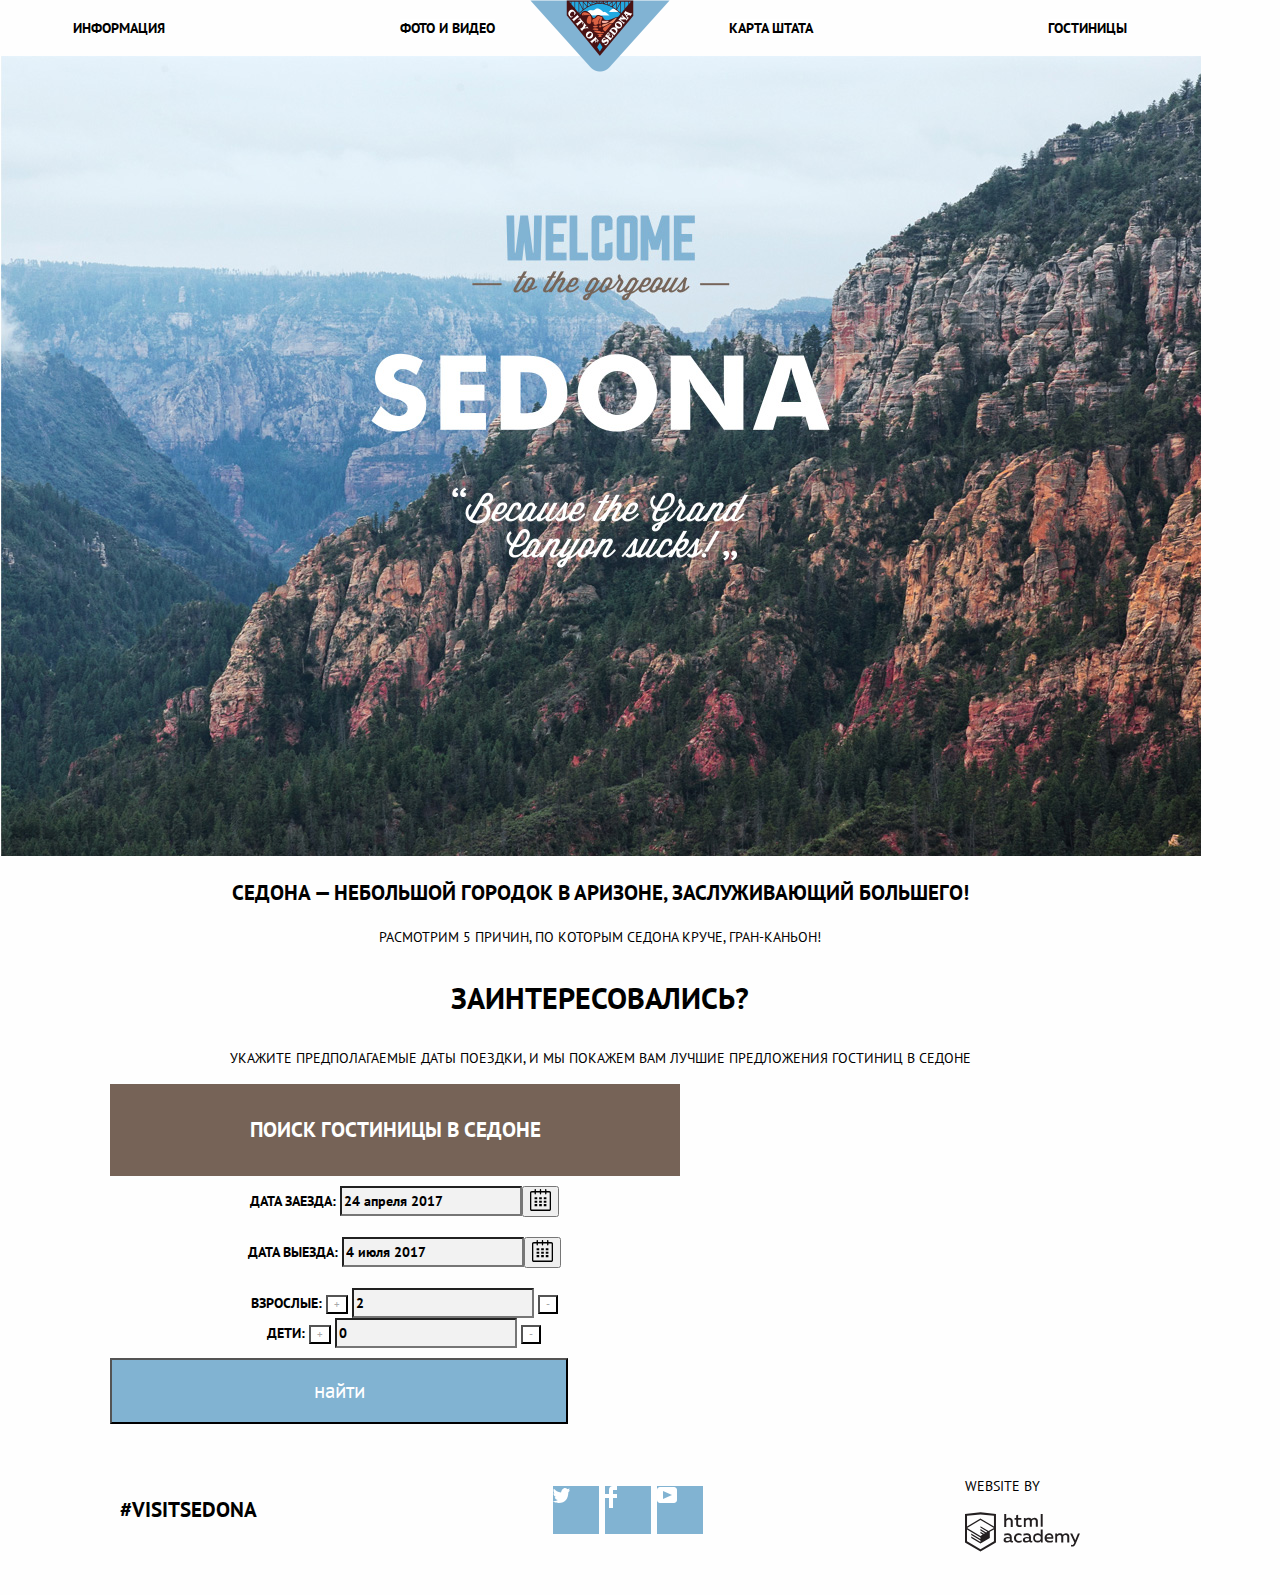
==== commit 2057659d: "правка замечаний сетки страницы" ====
--- a/index.html
+++ b/index.html
@@ -17,11 +17,9 @@
       <li><a class="site-navigation-item" href="sedona-hotels.html">гостиницы</a></li>
     </ul>
   </nav>
-   <div class="container-logo">
   <a class="main-logo" href="sedona-index.html">
     <img src="img/Newlogo.png" alt="Главное лого">
   </a>
-  </div>
 </header>
 <main class="container-main">
   <section class="picture">
@@ -35,9 +33,10 @@
  </section>
   <section class="section-search">
     <h3 class="section-search-title">заинтересовались?</h3>
-    <p class="section-search-info">Укажите предполагаемые даты поездки,<br>
+    <p class="section-search-info">Укажите предполагаемые даты поездки,
      и мы покажем вам лучшие предложения гостиниц в седоне</p>
-     <a class="items btn-rent" href="#">поиск гостиницы в седоне</a>
+         <div class="form-search">
+     <a class="search-hotels btn-rent" href="#">поиск гостиницы в седоне</a>
      <form class="items-search" action="https://echo.htmlacademy.ru" method="post">
        <div class="list-search">
       <label>
@@ -58,7 +57,7 @@
         <svg class="items-search-calendar" xmlns="http://www.w3.org/2000/svg" width="21" height="22" viewBox="0 0 21 22"><path d="M19.251 2.025h-2.845V.648c0-.381-.294-.689-.656-.689-.363 0-.656.308-.656.689v1.377h-3.938V.648c0-.381-.294-.689-.655-.689-.363 0-.657.308-.657.689v1.377H5.906V.648c0-.381-.294-.689-.656-.689-.363 0-.657.308-.657.689v1.377H1.75C.784 2.025 0 2.847 0 3.862v16.302C0 21.179.784 22 1.75 22h17.501c.966 0 1.749-.821 1.749-1.836V3.862c0-1.015-.783-1.837-1.749-1.837zm.437 18.139a.448.448 0 0 1-.437.459H1.75a.45.45 0 0 1-.438-.459V3.862a.45.45 0 0 1 .438-.459h2.844v1.378c0 .381.294.689.657.689.362 0 .656-.308.656-.689V3.403h3.938v1.378c0 .381.294.689.657.689.361 0 .655-.308.655-.689V3.403h3.938v1.378c0 .381.293.689.656.689.362 0 .656-.308.656-.689V3.403h2.845c.241 0 .437.206.437.459v16.302z"/><path d="M4.594 8.225h2.625v2.066H4.594zM4.594 11.668h2.625v2.067H4.594zM4.594 15.112h2.625v2.066H4.594zM9.188 15.112h2.625v2.066H9.188zM9.188 11.668h2.625v2.067H9.188zM9.188 8.225h2.625v2.066H9.188zM13.781 15.112h2.625v2.066h-2.625zM13.781 11.668h2.625v2.067h-2.625zM13.781 8.225h2.625v2.066h-2.625z"/></svg>
       </button>
         </div>
-       <div class="list">
+       <div class="list-search">
           <div class="list-sign-desc">
        <label for="man">взрослые:</label>
         <button class="items-search-sign" type="button">+</button>
@@ -74,6 +73,7 @@
       </div>
       <button class="items-search-button btn-search" type="submit">найти</button>
      </form>
+   </div>
   </section>
 </main>
   <footer class="main-footer">
--- a/css/style.css
+++ b/css/style.css
@@ -2,6 +2,7 @@
 body {
   margin: 0;
   padding: 0;
+  width: 1200px;
 
    font-family: "PT Sans", Arial, sans-serif;
    font-size: 14px;
@@ -9,6 +10,7 @@
    color: #000000;
    text-transform: uppercase;
    font-weight: bold;
+
 
    background-color: #FEFEFE;
    background-repeat: no-repeat;
@@ -56,12 +58,16 @@
   color: rgba(136, 182, 209, 0.3);
 }
 /*стили для общих секций*/
+
+.site-navigation {
+  list-style: none;
+}
+
 .site-navigation-item {
   font-size: 14px;
   line-height: 21px;
   color: #000000;
   background-color: #ffffff;
-  width: 1200px;
 
 }
 
@@ -107,6 +113,7 @@
 
 .main-footer-social-button {
   background-color: #81b3d2;
+  list-style: none;
 }
 
 .site-navigation {
@@ -119,10 +126,11 @@
 
 .main-header {
   position: relative;
-  padding: 16px;
-}
-
-.container-logo {
+  padding-top: 16px;
+  padding-bottom: 16px;
+}
+
+.main-logo {
   position: absolute;
   left: 50%;
   top: 0;
@@ -132,12 +140,12 @@
 .footer-wrapper {
   display: flex;
   justify-content: space-between;
+  align-items: center;
   margin: auto;
   padding-top: 36px;
   padding-bottom: 36px;
-  padding-left: 135px;
-  padding-right: 103px;
-  width: 1200px;
+  padding-left: 120px;
+  padding-right: 120px;
 }
  .main-footer-social {
    display: flex;
@@ -213,27 +221,26 @@
   color: #81B3D2;
 }
 
-.items,
+.search-hotels,
 .items-search-button {
   font-size: 21px;
   line-height: 26px;
 }
 
-.items {
+.search-hotels {
   display: block;
   border: 1px solid rgba(255, 0, 0, 0.0);
   width: 568px;
-  height: 86px;
+  padding-top: 32px;
+  padding-bottom: 32px;
   margin: auto;
-}
-
-
-.list {
+  text-align: center;
+}
+
+
+.list-search {
   display: flex;
   justify-content: space-between;
-  width: 568px;
-  padding-left: 55px;
-  padding-right: 55px;
   margin: auto;
 }
 
@@ -250,7 +257,15 @@
 
 .items-search-button {
   width: 458px;
-  height: 58px;
+  padding-top: 18px;
+  padding-bottom:18px;
+  text-align: center;
+}
+
+.form-search {
+  width: 458px;
+  padding-right: 110px;
+  padding-left: 110px;
 }
 
 
@@ -291,9 +306,8 @@
   color: #666666;
 }
 
-.features-wrapper {
-  display: flex;
-  width: 1200px;
+.features-hotel-item {
+  display: flex;
   justify-content: space-between;
   padding-top: 30px;
   padding-bottom: 30px;
@@ -309,4 +323,5 @@
 .rating {
   display: flex;
   justify-content: center;
-}
+  list-style: none
+}
